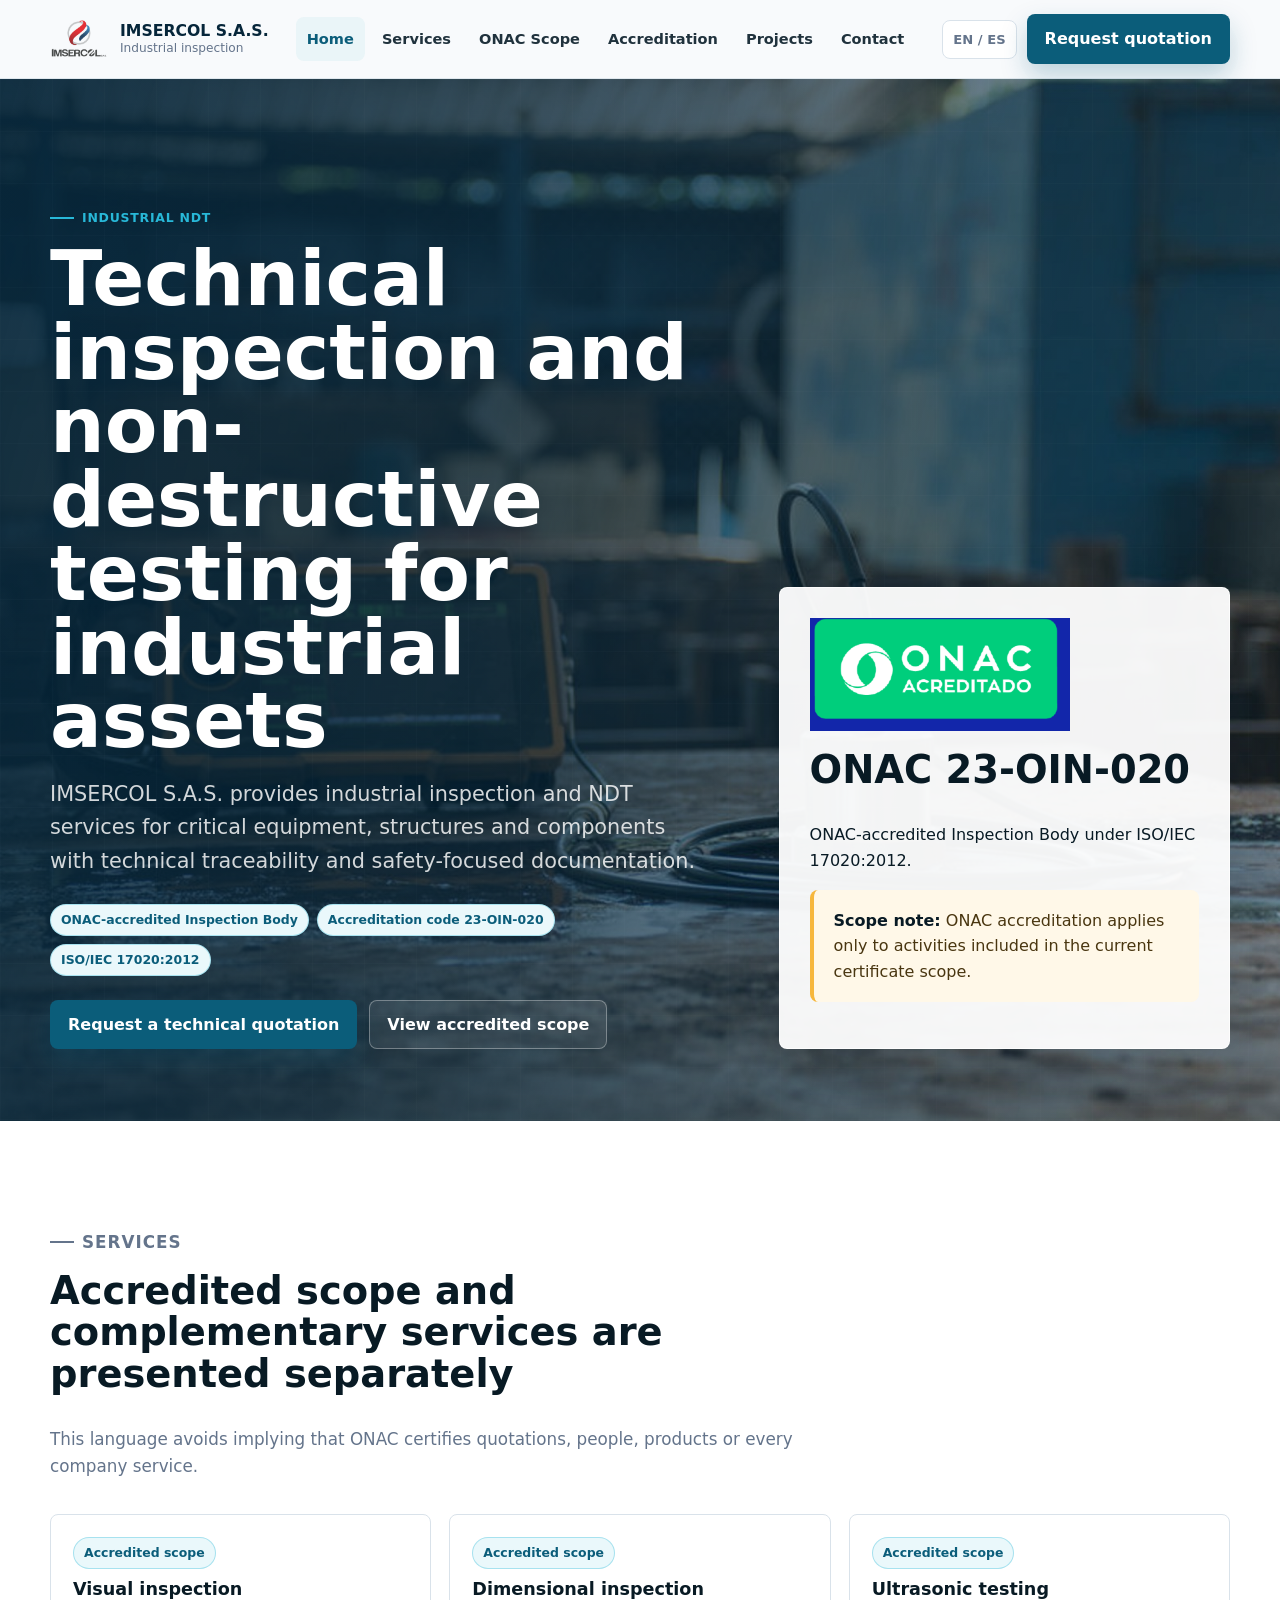
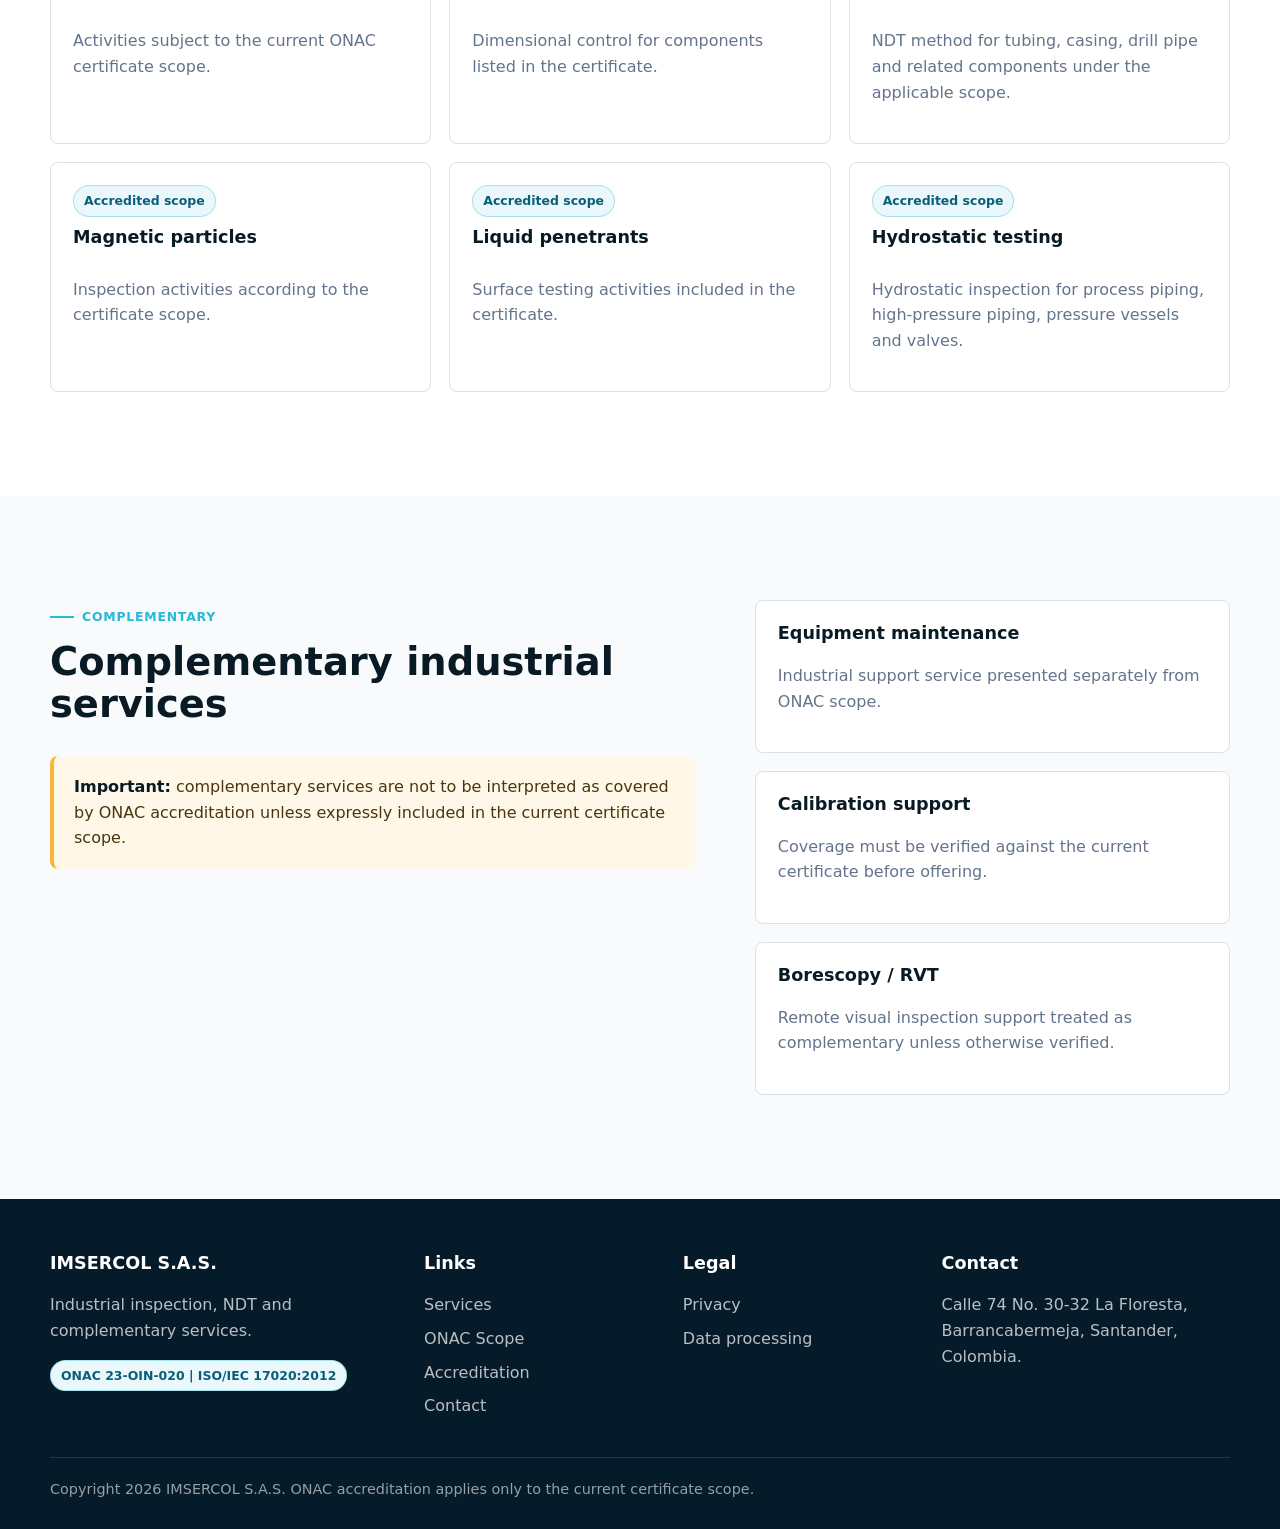
==== en/index.html @ d5dacf3a "Initial commit" ====
<!doctype html>
<html lang="en">
<head>
  <meta charset="utf-8">
  <meta name="viewport" content="width=device-width, initial-scale=1">
  <title>IMSERCOL S.A.S. | ONAC-accredited Inspection Body</title>
  <meta name="description" content="IMSERCOL S.A.S. provides industrial inspection and NDT services. ONAC-accredited Inspection Body, code 23-OIN-020, under ISO/IEC 17020:2012.">
  <link rel="canonical" href="index.html">
  <meta property="og:title" content="IMSERCOL S.A.S. | Industrial inspection and NDT">
  <meta property="og:description" content="ONAC-accredited Inspection Body, accreditation code 23-OIN-020.">
  <meta property="og:type" content="website">
  <meta property="og:image" content="../assets/img/039_en_NDT_Equipo_ultrasonido_sobre_placa_acero.jpg">
  <link rel="stylesheet" href="../css/styles.css">
</head>
<body>
  <header class="site-header"><div class="container nav-shell"><a class="brand" href="index.html" aria-label="IMSERCOL home"><img src="../assets/img/001_home_logo_IMSERCOLSAS_logo.jpg" alt="IMSERCOL S.A.S. logo"><span><strong>IMSERCOL S.A.S.</strong><span>Industrial inspection</span></span></a><nav class="nav-menu" data-nav-menu aria-label="Main navigation"><a href="index.html" aria-current="page">Home</a><a href="../servicios.html">Services</a><a href="../alcance-acreditado.html">ONAC Scope</a><a href="../acreditacion-onac.html">Accreditation</a><a href="../proyectos.html">Projects</a><a href="../contacto.html">Contact</a></nav><div class="nav-actions"><a class="lang-switch" href="../index.html">EN / ES</a><a class="btn btn-primary" href="../contacto.html">Request quotation</a><button class="nav-toggle" type="button" aria-label="Open menu" aria-expanded="false" data-nav-toggle><span></span></button></div></div></header>

  <main>
    <section class="hero" style="--hero-image: url('../assets/img/039_en_NDT_Equipo_ultrasonido_sobre_placa_acero.jpg')">
      <div class="container hero__grid">
        <div>
          <p class="eyebrow">Industrial NDT</p>
          <h1>Technical inspection and non-destructive testing for industrial assets</h1>
          <p class="lead">IMSERCOL S.A.S. provides industrial inspection and NDT services for critical equipment, structures and components with technical traceability and safety-focused documentation.</p>
          <div class="badge-list"><span class="badge">ONAC-accredited Inspection Body</span><span class="badge">Accreditation code 23-OIN-020</span><span class="badge">ISO/IEC 17020:2012</span></div>
          <div class="hero__actions"><a class="btn btn-primary" href="../contacto.html">Request a technical quotation</a><a class="btn btn-ghost" href="../alcance-acreditado.html">View accredited scope</a></div>
        </div>
        <aside class="hero-panel">
          <img class="onac-logo" src="../assets/onac/onac-acreditado-23-oin-020.png" alt="ONAC accredited mark 23-OIN-020">
          <h2>ONAC 23-OIN-020</h2>
          <p>ONAC-accredited Inspection Body under ISO/IEC 17020:2012.</p>
          <p class="compliance-note"><strong>Scope note:</strong> ONAC accreditation applies only to activities included in the current certificate scope.</p>
        </aside>
      </div>
    </section>

    <section class="section section--white">
      <div class="container">
        <div class="section-header"><p class="eyebrow">Services</p><h2>Accredited scope and complementary services are presented separately</h2><p>This language avoids implying that ONAC certifies quotations, people, products or every company service.</p></div>
        <div class="grid grid-3">
          <article class="service-card"><span class="badge">Accredited scope</span><h3>Visual inspection</h3><p>Activities subject to the current ONAC certificate scope.</p></article>
          <article class="service-card"><span class="badge">Accredited scope</span><h3>Dimensional inspection</h3><p>Dimensional control for components listed in the certificate.</p></article>
          <article class="service-card"><span class="badge">Accredited scope</span><h3>Ultrasonic testing</h3><p>NDT method for tubing, casing, drill pipe and related components under the applicable scope.</p></article>
          <article class="service-card"><span class="badge">Accredited scope</span><h3>Magnetic particles</h3><p>Inspection activities according to the certificate scope.</p></article>
          <article class="service-card"><span class="badge">Accredited scope</span><h3>Liquid penetrants</h3><p>Surface testing activities included in the certificate.</p></article>
          <article class="service-card"><span class="badge">Accredited scope</span><h3>Hydrostatic testing</h3><p>Hydrostatic inspection for process piping, high-pressure piping, pressure vessels and valves.</p></article>
        </div>
      </div>
    </section>

    <section class="section">
      <div class="container split">
        <div><p class="eyebrow">Complementary</p><h2>Complementary industrial services</h2><p class="compliance-note"><strong>Important:</strong> complementary services are not to be interpreted as covered by ONAC accreditation unless expressly included in the current certificate scope.</p></div>
        <div class="grid"><article class="card"><h3>Equipment maintenance</h3><p>Industrial support service presented separately from ONAC scope.</p></article><article class="card"><h3>Calibration support</h3><p>Coverage must be verified against the current certificate before offering.</p></article><article class="card"><h3>Borescopy / RVT</h3><p>Remote visual inspection support treated as complementary unless otherwise verified.</p></article></div>
      </div>
    </section>
  </main>

  <footer class="site-footer"><div class="container footer-grid"><div><h3>IMSERCOL S.A.S.</h3><p>Industrial inspection, NDT and complementary services.</p><span class="badge">ONAC 23-OIN-020 | ISO/IEC 17020:2012</span></div><div><h3>Links</h3><div class="footer-links"><a href="../servicios.html">Services</a><a href="../alcance-acreditado.html">ONAC Scope</a><a href="../acreditacion-onac.html">Accreditation</a><a href="../contacto.html">Contact</a></div></div><div><h3>Legal</h3><div class="footer-links"><a href="../legal/privacidad.html">Privacy</a><a href="../legal/tratamiento-datos.html">Data processing</a></div></div><div><h3>Contact</h3><p>Calle 74 No. 30-32 La Floresta, Barrancabermeja, Santander, Colombia.</p></div></div><div class="container footer-bottom">Copyright 2026 IMSERCOL S.A.S. ONAC accreditation applies only to the current certificate scope.</div></footer>
  <button class="back-top" type="button" aria-label="Back to top" data-back-top>^</button>
  <script src="../js/data.js"></script><script src="../js/main.js"></script>
</body>
</html>
---- css/styles.css ----
:root {
  --font-main: "Inter", system-ui, -apple-system, BlinkMacSystemFont, "Segoe UI", Arial, Helvetica, sans-serif;
  --color-primary: #06263a;
  --color-primary-2: #0b5d7a;
  --color-accent: #28b8d8;
  --color-warning: #f6b73c;
  --color-bg: #f8fafc;
  --color-text: #081a24;
  --color-muted: #64748b;
  --radius-sm: 8px;
  --radius-md: 14px;
  --radius-lg: 24px;
  --shadow-soft: 0 12px 35px rgba(6, 38, 58, .12);
  --ink: #081a24;
  --petrol: #06263a;
  --petrol-2: #0b5d7a;
  --cyan: #28b8d8;
  --steel: #1e2933;
  --muted: #64748b;
  --line: #d9e2ea;
  --paper: #f8fafc;
  --white: #ffffff;
  --warning: #f6b73c;
  --ok: #1fa97a;
  --shadow: 0 24px 70px rgba(8, 26, 36, .16);
  --radius: 8px;
  --max: 1180px;
  --header: 78px;
  --ease: cubic-bezier(.2, .8, .2, 1);
  color-scheme: light;
}

*,
*::before,
*::after {
  box-sizing: border-box;
  min-width: 0;
}

html {
  scroll-behavior: smooth;
}

body {
  margin: 0;
  font-family: var(--font-main);
  color: var(--ink);
  background: var(--paper);
  line-height: 1.6;
  overflow-x: hidden;
}

button,
input,
select,
textarea {
  font: inherit;
}

img {
  display: block;
  max-width: 100%;
}

a {
  color: inherit;
  text-decoration: none;
}

button {
  cursor: pointer;
}

:focus-visible {
  outline: 3px solid rgba(40, 184, 216, .65);
  outline-offset: 3px;
}

.container {
  width: calc(100% - 40px);
  max-width: var(--max);
  margin-inline: auto;
}

.site-header {
  position: sticky;
  top: 0;
  z-index: 40;
  background: rgba(248, 250, 252, .94);
  backdrop-filter: blur(14px);
  border-bottom: 1px solid rgba(217, 226, 234, .75);
  transition: box-shadow .25s var(--ease), background .25s var(--ease);
}

.topbar {
  background: #061b29;
  color: rgba(255, 255, 255, .78);
  font-size: .78rem;
  font-weight: 800;
  letter-spacing: .02em;
}

.topbar__inner {
  min-height: 34px;
  display: flex;
  align-items: center;
  justify-content: space-between;
  gap: 18px;
}

.topbar__meta {
  display: flex;
  flex-wrap: wrap;
  align-items: center;
  gap: 18px;
}

.topbar a {
  color: var(--white);
  text-decoration: underline;
  text-underline-offset: 4px;
}

.site-header.is-scrolled {
  box-shadow: 0 12px 34px rgba(8, 26, 36, .12);
}

.nav-shell {
  min-height: var(--header);
  display: grid;
  grid-template-columns: auto minmax(0, 1fr) auto;
  align-items: center;
  gap: 20px;
}

.brand {
  display: inline-flex;
  align-items: center;
  gap: 12px;
  min-width: 190px;
}

.brand img {
  width: 58px;
  height: 42px;
  object-fit: contain;
  mix-blend-mode: multiply;
}

.brand strong {
  display: block;
  font-size: .98rem;
  letter-spacing: 0;
  color: var(--petrol);
}

.brand span {
  display: block;
  color: var(--muted);
  font-size: .76rem;
  line-height: 1.2;
}

.nav-menu {
  display: flex;
  align-items: center;
  justify-self: center;
  gap: 6px;
}

.nav-menu a {
  color: #20323d;
  font-weight: 700;
  font-size: .91rem;
  padding: 10px 11px;
  border-radius: var(--radius);
}

.nav-menu a:hover,
.nav-menu a[aria-current="page"] {
  color: var(--petrol-2);
  background: #eaf5f8;
}

.mega-panel {
  position: absolute;
  left: 0;
  right: 0;
  top: 100%;
  z-index: 38;
  opacity: 0;
  visibility: hidden;
  transform: translateY(-8px);
  transition: opacity .22s var(--ease), transform .22s var(--ease), visibility .22s var(--ease);
}

.site-header.mega-open .mega-panel {
  opacity: 1;
  visibility: visible;
  transform: translateY(0);
}

.mega-panel__inner {
  display: grid;
  grid-template-columns: .84fr .9fr 1.32fr;
  gap: 28px;
  padding: 22px;
  border: 1px solid rgba(217, 226, 234, .9);
  border-top: 0;
  border-radius: 0 0 var(--radius) var(--radius);
  background: rgba(248, 250, 252, .98);
  box-shadow: 0 26px 70px rgba(8, 26, 36, .18);
  backdrop-filter: blur(18px);
}

.mega-panel__intro {
  padding: 22px;
  border-radius: var(--radius);
  color: var(--white);
  background:
    linear-gradient(130deg, rgba(6, 38, 58, .96), rgba(11, 93, 122, .88)),
    url("../assets/img/020_servicios-industriales_galeria_Tanques_y_tuberia.jpg") center / cover no-repeat;
}

.mega-panel__intro .eyebrow {
  color: var(--cyan);
}

.mega-panel__intro h3 {
  margin-bottom: 10px;
  font-size: 1.55rem;
}

.mega-panel__intro p {
  color: rgba(255, 255, 255, .78);
}

.mega-kpis {
  display: grid;
  grid-template-columns: 1fr 1fr;
  gap: 10px;
  margin: 18px 0;
}

.mega-kpis span {
  display: block;
  padding: 12px;
  border: 1px solid rgba(255, 255, 255, .18);
  border-radius: var(--radius);
  background: rgba(255, 255, 255, .08);
  color: rgba(255, 255, 255, .72);
  font-size: .76rem;
  font-weight: 800;
}

.mega-kpis strong {
  display: block;
  color: var(--white);
  font-size: .98rem;
}

.mega-panel__decision {
  padding: 18px;
  border: 1px solid var(--line);
  border-radius: var(--radius);
  background: var(--white);
}

.mega-panel__decision h4 {
  margin: 0 0 12px;
  color: var(--petrol);
  font-size: .82rem;
  text-transform: uppercase;
  letter-spacing: .08em;
}

.mega-panel__decision a {
  display: block;
  padding: 13px 0;
  border-bottom: 1px solid var(--line);
}

.mega-panel__decision a:last-child {
  border-bottom: 0;
}

.mega-panel__decision strong,
.mega-panel__decision span {
  display: block;
}

.mega-panel__decision strong {
  color: var(--steel);
  font-size: .98rem;
}

.mega-panel__decision span {
  color: var(--muted);
  font-size: .86rem;
  margin-top: 3px;
}

.mega-panel__cols {
  display: grid;
  grid-template-columns: repeat(3, minmax(0, 1fr));
  gap: 18px;
}

.mega-panel__cols h4,
.mobile-nav-group h4 {
  margin: 0 0 10px;
  color: var(--petrol);
  font-size: .8rem;
  text-transform: uppercase;
  letter-spacing: .08em;
}

.mega-panel__cols a {
  display: block;
  padding: 10px 0;
  border-bottom: 1px solid var(--line);
  color: var(--steel);
  font-weight: 750;
}

.mega-panel__cols a:hover {
  color: var(--petrol-2);
}

.mobile-nav-panel {
  display: none;
}

.mobile-nav-credential {
  display: grid;
  gap: 3px;
  padding: 14px;
  border: 1px solid rgba(40, 184, 216, .26);
  border-radius: var(--radius);
  background: #eaf8fb;
  color: var(--petrol);
}

.mobile-nav-credential strong {
  font-size: .95rem;
}

.mobile-nav-credential span {
  color: var(--muted);
  font-size: .84rem;
}

.nav-actions {
  display: flex;
  align-items: center;
  justify-self: end;
  gap: 10px;
}

.lang-switch {
  display: inline-flex;
  align-items: center;
  gap: 4px;
  font-weight: 800;
  color: var(--muted);
  font-size: .82rem;
  padding: 8px 10px;
  border: 1px solid var(--line);
  border-radius: var(--radius);
  background: var(--white);
}

.nav-toggle {
  display: none;
  width: 44px;
  height: 44px;
  border: 1px solid var(--line);
  border-radius: var(--radius);
  background: var(--white);
  align-items: center;
  justify-content: center;
  z-index: 61;
}

.nav-toggle span,
.nav-toggle span::before,
.nav-toggle span::after {
  content: "";
  display: block;
  width: 20px;
  height: 2px;
  background: var(--petrol);
  border-radius: 2px;
  position: relative;
}

.nav-toggle span::before {
  position: absolute;
  top: -7px;
}

.nav-toggle span::after {
  position: absolute;
  top: 7px;
}

.nav-toggle[aria-expanded="true"] span {
  background: transparent;
}

.nav-toggle[aria-expanded="true"] span::before {
  top: 0;
  transform: rotate(45deg);
}

.nav-toggle[aria-expanded="true"] span::after {
  top: 0;
  transform: rotate(-45deg);
}

.btn {
  display: inline-flex;
  align-items: center;
  justify-content: center;
  gap: 8px;
  min-height: 44px;
  padding: 11px 17px;
  border-radius: var(--radius);
  border: 1px solid transparent;
  font-weight: 800;
  transition: transform .2s var(--ease), box-shadow .2s var(--ease), background .2s var(--ease);
}

.btn:hover {
  transform: translateY(-1px);
}

.btn-primary {
  color: var(--white);
  background: var(--petrol-2);
  box-shadow: 0 12px 26px rgba(11, 93, 122, .25);
}

.btn-primary:hover {
  background: #084b63;
}

.btn-secondary {
  color: var(--petrol);
  background: var(--white);
  border-color: var(--line);
}

.btn-ghost {
  color: var(--white);
  border-color: rgba(255, 255, 255, .32);
  background: rgba(255, 255, 255, .08);
}

.hero {
  position: relative;
  overflow: hidden;
  color: var(--white);
  background: var(--petrol);
}

.hero::before {
  content: "";
  position: absolute;
  inset: 0;
  background:
    linear-gradient(105deg, rgba(6, 38, 58, .95), rgba(6, 38, 58, .74) 46%, rgba(6, 38, 58, .32)),
    var(--hero-image, none) center / cover no-repeat;
}

.hero::after {
  content: "";
  position: absolute;
  inset: 0;
  opacity: .2;
  background-image:
    linear-gradient(rgba(255,255,255,.08) 1px, transparent 1px),
    linear-gradient(90deg, rgba(255,255,255,.08) 1px, transparent 1px);
  background-size: 52px 52px;
  pointer-events: none;
}

.hero--plain::before {
  background:
    linear-gradient(105deg, rgba(6, 38, 58, .96), rgba(6, 38, 58, .78)),
    var(--hero-image, none) center / cover no-repeat;
}

.hero--corporate {
  overflow: visible;
  background:
    radial-gradient(circle at 78% 18%, rgba(40, 184, 216, .22), transparent 28%),
    linear-gradient(135deg, #061b29 0%, #06263a 48%, #081a24 100%);
}

.hero--corporate::before {
  background:
    linear-gradient(90deg, rgba(246, 183, 60, .18) 0 1px, transparent 1px 100%),
    linear-gradient(0deg, rgba(255, 255, 255, .05) 0 1px, transparent 1px 100%);
  background-size: 84px 84px;
  opacity: .5;
}

.hero--corporate::after {
  opacity: .16;
  background-image:
    linear-gradient(120deg, transparent 0 42%, rgba(40, 184, 216, .22) 42% 43%, transparent 43% 100%),
    linear-gradient(rgba(255,255,255,.08) 1px, transparent 1px);
  background-size: 360px 360px, 56px 56px;
}

.hero__grid {
  position: relative;
  z-index: 1;
  min-height: 690px;
  display: grid;
  grid-template-columns: minmax(0, 1.06fr) minmax(320px, .72fr);
  align-items: center;
  gap: clamp(28px, 5vw, 64px);
  padding: clamp(74px, 11vw, 122px) 0 clamp(44px, 8vw, 72px);
}

.hero--corporate .hero__grid {
  min-height: 720px;
  grid-template-columns: minmax(0, .95fr) minmax(360px, .86fr);
  padding-block: clamp(58px, 8vw, 92px);
}

.hero__grid > *,
.split > *,
.doc-grid > * {
  min-width: 0;
}

.hero--compact .hero__grid {
  min-height: 430px;
  grid-template-columns: 1fr .64fr;
  padding-block: clamp(58px, 8vw, 94px);
}

.eyebrow {
  display: inline-flex;
  align-items: center;
  gap: 8px;
  margin: 0 0 14px;
  color: var(--cyan);
  text-transform: uppercase;
  letter-spacing: .06em;
  font-size: .78rem;
  font-weight: 900;
}

.eyebrow::before {
  content: "";
  width: 24px;
  height: 2px;
  background: currentColor;
}

h1,
h2,
h3,
p {
  margin-top: 0;
  overflow-wrap: break-word;
}

h1 {
  max-width: 840px;
  margin-bottom: 20px;
  font-size: clamp(2.25rem, 6vw, 5rem);
  line-height: .96;
  letter-spacing: 0;
  text-wrap: balance;
}

h2 {
  font-size: clamp(1.75rem, 3vw, 2.8rem);
  line-height: 1.08;
  letter-spacing: 0;
}

h3 {
  font-size: 1.1rem;
  line-height: 1.25;
}

.lead {
  max-width: 720px;
  color: rgba(255, 255, 255, .82);
  font-size: clamp(1.05rem, 1.8vw, 1.3rem);
  margin-bottom: 26px;
}

.hero__actions {
  display: flex;
  flex-wrap: wrap;
  gap: 12px;
  margin-top: 24px;
}

.hero-panel,
.onac-panel {
  background: rgba(255, 255, 255, .95);
  color: var(--ink);
  border: 1px solid rgba(255, 255, 255, .8);
  border-radius: var(--radius);
  box-shadow: var(--shadow);
  padding: clamp(20px, 3vw, 30px);
  min-width: 0;
}

.hero-panel {
  align-self: end;
}

.hero-copy {
  max-width: 760px;
}

.hero-title {
  max-width: 760px;
  font-size: clamp(3rem, 5.4vw, 4.75rem);
  line-height: .94;
}

.hero-proof {
  display: grid;
  grid-template-columns: repeat(3, minmax(0, 1fr));
  gap: 10px;
  margin-top: 28px;
  max-width: 680px;
}

.proof-item {
  min-height: 86px;
  padding: 14px;
  border: 1px solid rgba(255, 255, 255, .16);
  border-radius: var(--radius);
  background: rgba(255, 255, 255, .07);
  overflow: hidden;
}

.proof-item strong {
  display: block;
  color: var(--white);
  font-size: 1rem;
}

.proof-item span {
  display: block;
  color: rgba(255, 255, 255, .66);
  font-size: .82rem;
  line-height: 1.35;
  margin-top: 4px;
}

.hero-media {
  position: relative;
  min-height: 540px;
  border-radius: var(--radius);
}

.hero-media__image {
  position: absolute;
  inset: 34px 0 0 44px;
  overflow: hidden;
  border-radius: var(--radius);
  border: 1px solid rgba(255, 255, 255, .18);
  box-shadow: 0 34px 90px rgba(0, 0, 0, .34);
}

.hero-media__image::after {
  content: "";
  position: absolute;
  inset: 0;
  background: linear-gradient(180deg, transparent 30%, rgba(6, 38, 58, .78));
}

.hero-media__image img {
  width: 100%;
  height: 100%;
  min-height: 500px;
  object-fit: cover;
}

.floating-card {
  position: absolute;
  z-index: 2;
  width: min(265px, 56%);
  padding: 16px;
  border-radius: var(--radius);
  border: 1px solid rgba(255, 255, 255, .22);
  background: rgba(248, 250, 252, .96);
  color: var(--ink);
  box-shadow: 0 22px 54px rgba(0, 0, 0, .24);
}

.floating-card--onac {
  top: 0;
  left: 0;
}

.floating-card--iso {
  right: 18px;
  bottom: 18px;
  width: min(250px, 52%);
}

.floating-card img {
  width: 190px;
  max-width: 100%;
  margin-bottom: 10px;
}

.floating-card strong {
  display: block;
  font-size: 1rem;
  line-height: 1.2;
}

.floating-card span {
  display: block;
  color: var(--muted);
  font-size: .84rem;
  margin-top: 4px;
}

.hero-credential-strip {
  position: absolute;
  left: 50%;
  bottom: 0;
  z-index: 3;
  width: calc(100% - 40px);
  max-width: var(--max);
  transform: translate(-50%, 50%);
  display: grid;
  grid-template-columns: repeat(4, minmax(0, 1fr));
  overflow: hidden;
  border: 1px solid rgba(217, 226, 234, .8);
  border-radius: var(--radius);
  background: var(--white);
  box-shadow: var(--shadow);
}

.credential {
  padding: 18px 20px;
  border-right: 1px solid var(--line);
}

.credential:last-child {
  border-right: 0;
}

.credential span {
  display: block;
  color: var(--muted);
  font-size: .78rem;
  font-weight: 800;
  text-transform: uppercase;
  letter-spacing: .05em;
}

.credential strong {
  display: block;
  color: var(--petrol);
  margin-top: 4px;
  font-size: 1rem;
}

.onac-logo {
  width: min(260px, 100%);
  height: auto;
  margin-bottom: 18px;
}

.badge-list {
  display: flex;
  flex-wrap: wrap;
  gap: 8px;
}

.badge {
  display: inline-flex;
  align-items: center;
  width: fit-content;
  min-height: 30px;
  padding: 5px 10px;
  border-radius: 999px;
  border: 1px solid rgba(40, 184, 216, .35);
  background: #eaf8fb;
  color: var(--petrol-2);
  font-size: .78rem;
  font-weight: 900;
  max-width: 100%;
  white-space: normal;
}

.badge-muted {
  border-color: var(--line);
  background: var(--paper);
  color: var(--steel);
}

.badge-warning {
  border-color: rgba(246, 183, 60, .35);
  background: #fff7e7;
  color: #805300;
}

.section {
  padding: clamp(64px, 9vw, 104px) 0;
}

.hero--corporate + .section {
  padding-top: clamp(96px, 11vw, 132px);
}

.section--white {
  background: var(--white);
}

.section-light {
  background: var(--white);
}

.section--dark {
  background: var(--petrol);
  color: var(--white);
}

.section-dark {
  background: var(--petrol);
  color: var(--white);
}

.section-header {
  max-width: 770px;
  margin-bottom: 34px;
}

.section-header p {
  color: var(--muted);
  font-size: 1.05rem;
}

.section--dark .section-header p,
.section--dark .card p {
  color: rgba(255, 255, 255, .72);
}

.grid {
  display: grid;
  gap: 18px;
}

.grid-2 {
  grid-template-columns: repeat(2, minmax(0, 1fr));
}

.grid-3 {
  grid-template-columns: repeat(3, minmax(0, 1fr));
}

.grid-4 {
  grid-template-columns: repeat(4, minmax(0, 1fr));
}

.card,
.service-card,
.document-card,
.onac-card {
  background: var(--white);
  border: 1px solid var(--line);
  border-radius: var(--radius);
  padding: 22px;
  min-height: 100%;
  transition: transform .22s var(--ease), box-shadow .22s var(--ease), border-color .22s var(--ease);
}

.section--dark .card {
  color: var(--white);
  background: rgba(255, 255, 255, .055);
  border-color: rgba(255, 255, 255, .14);
}

.card:hover,
.service-card:hover,
.document-card:hover,
.onac-card:hover,
.project-card:hover {
  transform: translateY(-3px);
  box-shadow: 0 18px 46px rgba(8, 26, 36, .12);
  border-color: rgba(40, 184, 216, .45);
}

.card p,
.service-card p,
.document-card p {
  color: var(--muted);
}

.decision-grid {
  display: grid;
  grid-template-columns: 1.08fr .92fr;
  gap: 18px;
  align-items: stretch;
}

.decision-card {
  position: relative;
  overflow: hidden;
  min-height: 330px;
  padding: 28px;
  border-radius: var(--radius);
  border: 1px solid var(--line);
  background: var(--white);
  box-shadow: var(--shadow-soft);
}

.decision-card--dark {
  color: var(--white);
  background:
    linear-gradient(120deg, rgba(6, 38, 58, .95), rgba(11, 93, 122, .84)),
    url("../assets/img/002_home_hero_servicio_Operario_con_equipo_de_ultrasonido_NDT.jpg") center / cover no-repeat;
}

.decision-card--dark p {
  color: rgba(255, 255, 255, .78);
}

.decision-actions {
  display: grid;
  gap: 10px;
  margin-top: 22px;
}

.decision-link {
  display: flex;
  justify-content: space-between;
  gap: 16px;
  padding: 14px 15px;
  border: 1px solid var(--line);
  border-radius: var(--radius);
  background: var(--paper);
  font-weight: 900;
}

.decision-link span {
  color: var(--muted);
  font-size: .86rem;
  font-weight: 700;
}

.mobile-action-bar {
  display: none;
}

.service-card {
  display: flex;
  flex-direction: column;
  gap: 10px;
}

.service-card .btn {
  margin-top: auto;
}

.split {
  display: grid;
  grid-template-columns: minmax(0, .95fr) minmax(320px, .7fr);
  gap: clamp(26px, 5vw, 60px);
  align-items: start;
}

.media-frame {
  border-radius: var(--radius);
  overflow: hidden;
  border: 1px solid var(--line);
  box-shadow: var(--shadow);
  background: var(--white);
}

.media-frame img {
  width: 100%;
  height: 100%;
  min-height: 300px;
  object-fit: cover;
}

.compliance-note {
  padding: 18px 20px;
  border-left: 4px solid var(--warning);
  border-radius: var(--radius);
  background: #fff8e8;
  color: #493610;
}

.compliance-note strong {
  color: var(--ink);
}

.table-responsive {
  overflow-x: auto;
  border: 1px solid var(--line);
  border-radius: var(--radius);
  background: var(--white);
}

table {
  width: 100%;
  border-collapse: collapse;
  min-width: 860px;
}

th,
td {
  padding: 16px;
  text-align: left;
  vertical-align: top;
  border-bottom: 1px solid var(--line);
}

th {
  background: #eaf5f8;
  color: var(--petrol);
  font-size: .83rem;
  text-transform: uppercase;
  letter-spacing: .05em;
}

tr:last-child td {
  border-bottom: 0;
}

.table-cards {
  display: none;
}

.cta-band {
  background:
    linear-gradient(90deg, rgba(6, 38, 58, .96), rgba(11, 93, 122, .88)),
    url("../assets/img/012_home_contacto_Complejo_industrial_al_atardecer.jpg") center / cover no-repeat;
  color: var(--white);
  padding: clamp(38px, 6vw, 64px);
  border-radius: var(--radius);
  display: flex;
  align-items: center;
  justify-content: space-between;
  gap: 24px;
}

.cta-band p {
  color: rgba(255, 255, 255, .78);
  margin-bottom: 0;
}

.filter-bar {
  display: flex;
  flex-wrap: wrap;
  gap: 8px;
  margin-bottom: 24px;
}

.filter-bar button {
  border: 1px solid var(--line);
  background: var(--white);
  color: var(--steel);
  border-radius: 999px;
  padding: 9px 13px;
  font-weight: 800;
}

.filter-bar button.is-active {
  background: var(--petrol-2);
  border-color: var(--petrol-2);
  color: var(--white);
}

.project-card {
  overflow: hidden;
  background: var(--white);
  border: 1px solid var(--line);
  border-radius: var(--radius);
  transition: transform .22s var(--ease), box-shadow .22s var(--ease);
}

.project-card img {
  width: 100%;
  height: 230px;
  object-fit: cover;
}

.project-card__body {
  padding: 20px;
}

.form-grid {
  display: grid;
  grid-template-columns: repeat(2, minmax(0, 1fr));
  gap: 16px;
}

.field {
  display: grid;
  gap: 7px;
}

.field--full {
  grid-column: 1 / -1;
}

label {
  font-weight: 800;
  color: var(--steel);
  font-size: .92rem;
}

input,
select,
textarea {
  width: 100%;
  min-height: 46px;
  border: 1px solid var(--line);
  border-radius: var(--radius);
  background: var(--white);
  color: var(--ink);
  padding: 11px 12px;
}

textarea {
  resize: vertical;
  min-height: 128px;
}

input.is-invalid,
select.is-invalid,
textarea.is-invalid {
  border-color: #c33434;
  box-shadow: 0 0 0 3px rgba(195, 52, 52, .1);
}

.check-field {
  display: flex;
  align-items: flex-start;
  gap: 10px;
  grid-column: 1 / -1;
}

.check-field input {
  width: 18px;
  min-height: 18px;
  margin-top: 5px;
}

.form-feedback {
  min-height: 24px;
  color: var(--petrol-2);
  font-weight: 800;
}

.doc-grid {
  display: grid;
  grid-template-columns: .68fr 1fr;
  gap: 24px;
  align-items: start;
}

.certificate-preview {
  background: var(--white);
  border: 1px solid var(--line);
  border-radius: var(--radius);
  padding: 12px;
  box-shadow: var(--shadow);
}

.certificate-pages {
  display: grid;
  grid-template-columns: repeat(3, minmax(0, 1fr));
  gap: 12px;
}

.certificate-pages img {
  border: 1px solid var(--line);
  border-radius: var(--radius);
  background: var(--white);
}

.site-footer {
  background: #061b29;
  color: var(--white);
  padding: 54px 0 28px;
}

.footer-grid {
  display: grid;
  grid-template-columns: 1.2fr .8fr .8fr 1fr;
  gap: 28px;
}

.site-footer p,
.site-footer a {
  color: rgba(255, 255, 255, .72);
}

.footer-links {
  display: grid;
  gap: 8px;
}

.footer-bottom {
  margin-top: 38px;
  padding-top: 20px;
  border-top: 1px solid rgba(255, 255, 255, .12);
  color: rgba(255, 255, 255, .58);
  font-size: .9rem;
}

.back-top {
  position: fixed;
  right: 18px;
  bottom: 18px;
  z-index: 30;
  width: 44px;
  height: 44px;
  border: 0;
  border-radius: var(--radius);
  background: var(--petrol-2);
  color: var(--white);
  opacity: 0;
  pointer-events: none;
  transform: translateY(8px);
  transition: opacity .2s var(--ease), transform .2s var(--ease);
}

.back-top.is-visible {
  opacity: 1;
  pointer-events: auto;
  transform: translateY(0);
}

.fade-up {
  animation: fadeUp .5s var(--ease) both;
}

.reveal {
  opacity: 0;
  transform: translateY(18px);
  transition: opacity .55s var(--ease), transform .55s var(--ease);
}

.reveal.is-visible {
  opacity: 1;
  transform: translateY(0);
}

@keyframes fadeUp {
  from {
    opacity: 0;
    transform: translateY(14px);
  }
  to {
    opacity: 1;
    transform: translateY(0);
  }
}

@media (max-width: 1040px) {
  .topbar {
    display: none;
  }

  html.nav-open,
  html.nav-open body {
    overflow: hidden;
  }

  html.nav-open body::before {
    content: "";
    position: fixed;
    inset: 0;
    z-index: 35;
    background: rgba(6, 27, 41, .54);
    backdrop-filter: blur(4px);
  }

  html.nav-open .mobile-action-bar {
    display: none;
  }

  .nav-shell {
    grid-template-columns: auto auto;
    justify-content: space-between;
  }

  .brand {
    min-width: auto;
    grid-column: 1;
    grid-row: 1;
  }

  .nav-actions {
    grid-column: 2;
    grid-row: 1;
    justify-self: end;
  }

  .nav-menu {
    grid-column: 1 / -1;
    grid-row: 2;
    position: fixed;
    top: 0;
    right: auto;
    bottom: 0;
    left: 10px;
    z-index: 60;
    width: min(420px, calc(100vw - 20px));
    height: 100svh;
    min-height: 100svh;
    display: grid;
    align-content: start;
    gap: 0;
    max-height: none;
    overflow-y: auto;
    padding: 82px 22px 28px;
    border-radius: 0 var(--radius) var(--radius) 0;
    background: var(--white) !important;
    border-right: 1px solid var(--line);
    box-shadow: 24px 0 70px rgba(8, 26, 36, .26);
    transform: translateX(-105%);
    opacity: 0;
    pointer-events: none;
    transition: transform .25s var(--ease), opacity .25s var(--ease);
  }

  .nav-menu.is-open {
    transform: translateX(0);
    opacity: 1;
    pointer-events: auto;
  }

  .nav-menu a {
    padding: 13px 10px;
    border-radius: var(--radius);
    border-bottom: 1px solid var(--line);
  }

  .nav-menu > .nav-link {
    font-size: 1rem;
    font-weight: 900;
  }

  .mega-panel {
    display: none;
  }

  .mobile-nav-panel {
    display: grid;
    gap: 14px;
    margin-top: 14px;
  }

  .mobile-nav-actions {
    display: grid;
    grid-template-columns: 1fr 1fr;
    gap: 10px;
  }

  .mobile-nav-actions .btn {
    width: 100%;
  }

  .mobile-nav-group {
    padding: 16px;
    border: 1px solid var(--line);
    border-radius: var(--radius);
    background: var(--paper);
  }

  .mobile-nav-group a {
    display: block;
    padding: 11px 0;
    border-bottom: 1px solid var(--line);
    color: var(--steel);
    font-weight: 800;
  }

  .mobile-nav-group a:last-child {
    border-bottom: 0;
  }

  .mobile-nav-note {
    padding: 12px 14px;
    border-left: 4px solid var(--cyan);
    border-radius: var(--radius);
    background: #eaf8fb;
    color: var(--petrol);
    font-size: .82rem;
    font-weight: 900;
  }

  .nav-toggle {
    display: inline-flex;
    position: fixed;
    top: 12px;
    right: auto;
    left: 86px;
    box-shadow: 0 10px 24px rgba(8, 26, 36, .12);
  }

  .nav-actions .btn-primary {
    display: none;
  }

  .hero__grid,
  .hero--compact .hero__grid,
  .hero--corporate .hero__grid,
  .split,
  .doc-grid {
    grid-template-columns: 1fr;
  }

  .hero--corporate .hero__grid {
    min-height: auto;
  }

  .hero-media {
    min-height: 470px;
    max-width: 680px;
  }

  .hero-panel {
    align-self: auto;
    max-width: 560px;
  }

  .grid-4 {
    grid-template-columns: repeat(2, minmax(0, 1fr));
  }
}

@media (max-width: 760px) {
  :root {
    --header: 68px;
  }

  .container {
    width: calc(100% - 28px);
    max-width: var(--max);
  }

  .site-header .container {
    width: calc(100vw - 28px);
    max-width: calc(100vw - 28px);
    margin-left: 14px;
    margin-right: 14px;
  }

  .hero .container {
    width: calc(100vw - 28px);
    max-width: calc(100vw - 28px);
    margin-left: 14px;
    margin-right: 14px;
  }

  .brand img {
    width: 50px;
    height: 36px;
  }

  .brand {
    min-width: auto;
  }

  .brand span {
    display: none;
  }

  .nav-shell {
    gap: 8px;
  }

  .nav-actions .lang-switch {
    display: none;
  }

  .mobile-nav-actions {
    grid-template-columns: 1fr;
  }

  .hero__grid,
  .hero--compact .hero__grid,
  .hero--corporate .hero__grid {
    min-height: auto;
    padding-block: 54px 42px;
  }

  .hero-title {
    max-width: 13ch;
    font-size: clamp(1.78rem, 8.4vw, 2.2rem);
    line-height: 1.08;
    overflow-wrap: anywhere;
    word-break: normal;
  }

  .hero-copy,
  .hero-copy .lead,
  .hero-copy .badge-list,
  .hero-copy .hero__actions,
  .hero-proof,
  .hero-media {
    width: 100%;
    max-width: calc(100vw - 28px);
  }

  .hero-copy .lead,
  .proof-item span {
    max-width: 32ch;
  }

  .hero-copy .badge-list {
    display: grid;
    justify-items: start;
  }

  .hero-copy .badge {
    width: auto;
    max-width: 100%;
  }

  .hero-proof {
    grid-template-columns: 1fr;
  }

  .hero-media {
    min-height: auto;
    display: grid;
    gap: 12px;
  }

  .hero-media__image,
  .floating-card,
  .floating-card--onac,
  .floating-card--iso {
    position: relative;
    inset: auto;
    width: 100%;
  }

  .hero-media__image img {
    min-height: 260px;
  }

  .hero-credential-strip {
    position: relative;
    left: auto;
    bottom: auto;
    width: calc(100% - 28px);
    max-width: var(--max);
    margin: -8px auto 0;
    transform: none;
    grid-template-columns: 1fr;
  }

  .credential {
    border-right: 0;
    border-bottom: 1px solid var(--line);
  }

  .credential:last-child {
    border-bottom: 0;
  }

  h1 {
    max-width: 100%;
    font-size: clamp(1.76rem, 8.4vw, 2.18rem);
    line-height: 1.02;
    overflow-wrap: anywhere;
  }

  .hero-panel p,
  .proof-item span,
  .proof-item strong,
  .compliance-note,
  .lead {
    overflow-wrap: anywhere;
  }

  .lead {
    font-size: 1rem;
  }

  .hero__actions,
  .cta-band {
    align-items: stretch;
    flex-direction: column;
  }

  .hero__actions .btn,
  .cta-band .btn {
    width: 100%;
  }

  .grid-2,
  .grid-3,
  .grid-4,
  .decision-grid,
  .form-grid,
  .footer-grid,
  .certificate-pages {
    grid-template-columns: 1fr;
  }

  .decision-card {
    min-height: auto;
    padding: 20px;
  }

  .mobile-action-bar {
    position: fixed;
    left: 10px;
    right: 10px;
    bottom: 10px;
    z-index: 45;
    display: grid;
    grid-template-columns: 1fr 1fr;
    gap: 8px;
    padding: 8px;
    border: 1px solid rgba(217, 226, 234, .9);
    border-radius: var(--radius);
    background: rgba(248, 250, 252, .96);
    box-shadow: 0 18px 44px rgba(8, 26, 36, .18);
    backdrop-filter: blur(14px);
  }

  .mobile-action-bar .btn {
    min-height: 42px;
    padding: 9px 8px;
    font-size: .76rem;
    white-space: nowrap;
  }

  .table-responsive {
    display: none;
  }

  .table-cards {
    display: grid;
    gap: 14px;
  }

  .table-card {
    background: var(--white);
    border: 1px solid var(--line);
    border-radius: var(--radius);
    padding: 18px;
  }

  .table-card dl {
    margin: 0;
  }

  .table-card dt {
    font-weight: 900;
    color: var(--petrol);
    margin-top: 12px;
  }

  .table-card dd {
    margin: 4px 0 0;
    color: var(--muted);
  }

  .project-card img {
    height: 210px;
  }
}

@media (max-width: 420px) {
  .mobile-action-bar {
    grid-template-columns: 1fr;
  }

  .mobile-action-bar .btn {
    width: 100%;
  }
}
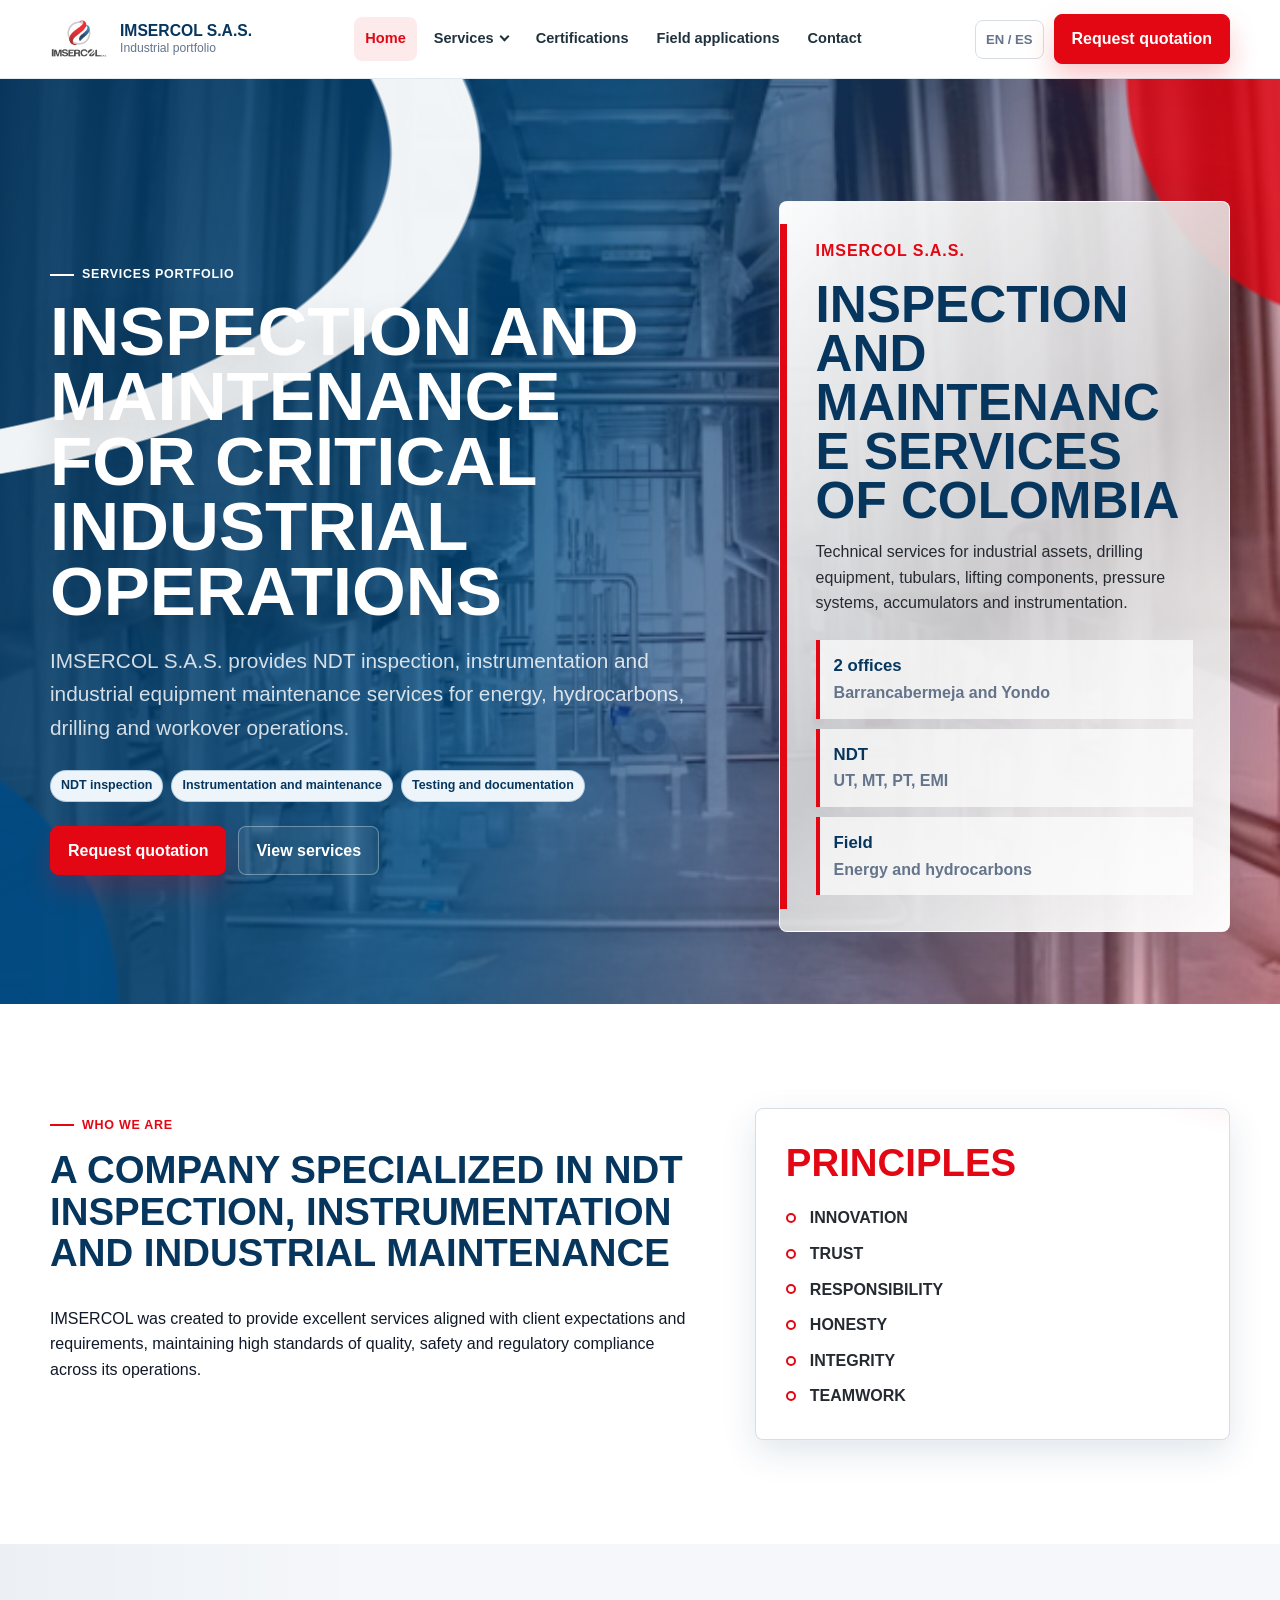
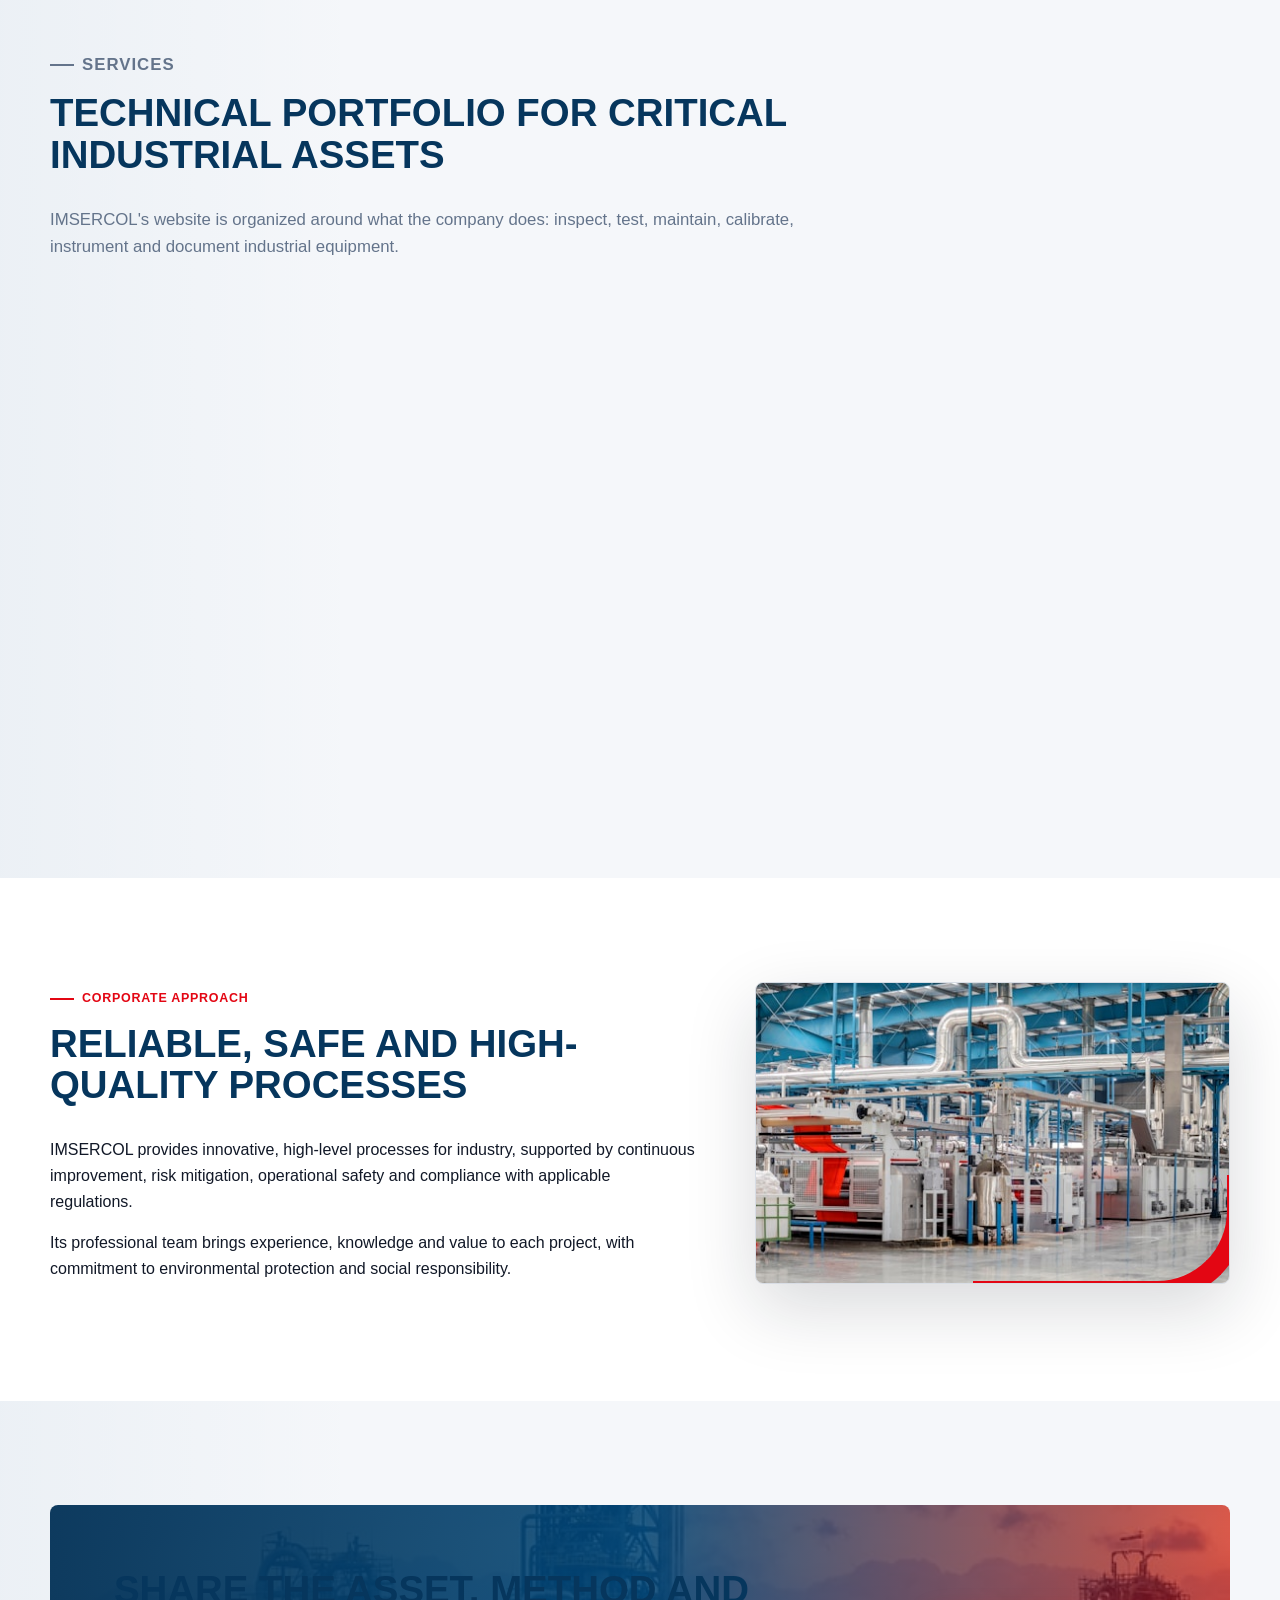
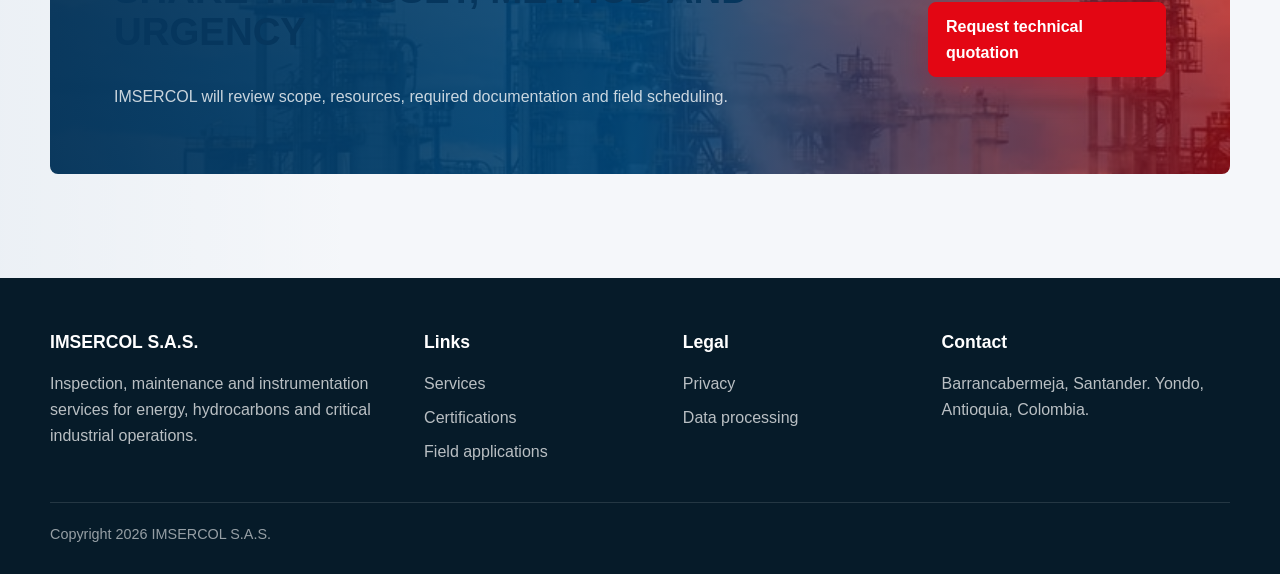
==== commit 84b6eabc: "Redesign site around service portfolio" ====
--- a/en/index.html
+++ b/en/index.html
@@ -3,60 +3,92 @@
 <head>
   <meta charset="utf-8">
   <meta name="viewport" content="width=device-width, initial-scale=1">
-  <title>IMSERCOL S.A.S. | ONAC-accredited Inspection Body</title>
-  <meta name="description" content="IMSERCOL S.A.S. provides industrial inspection and NDT services. ONAC-accredited Inspection Body, code 23-OIN-020, under ISO/IEC 17020:2012.">
+  <title>IMSERCOL S.A.S. | Industrial services portfolio</title>
+  <meta name="description" content="IMSERCOL S.A.S. industrial services portfolio: NDT inspection, maintenance, instrumentation, testing and technical support for energy, hydrocarbons and critical assets.">
   <link rel="canonical" href="index.html">
-  <meta property="og:title" content="IMSERCOL S.A.S. | Industrial inspection and NDT">
-  <meta property="og:description" content="ONAC-accredited Inspection Body, accreditation code 23-OIN-020.">
+  <meta property="og:title" content="IMSERCOL S.A.S. | Industrial services portfolio">
+  <meta property="og:description" content="Inspection, maintenance and instrumentation services for critical industrial assets.">
   <meta property="og:type" content="website">
-  <meta property="og:image" content="../assets/img/039_en_NDT_Equipo_ultrasonido_sobre_placa_acero.jpg">
+  <meta property="og:image" content="../assets/img/020_servicios-industriales_galeria_Tanques_y_tuberia_industrial.jpg">
   <link rel="stylesheet" href="../css/styles.css">
 </head>
 <body>
-  <header class="site-header"><div class="container nav-shell"><a class="brand" href="index.html" aria-label="IMSERCOL home"><img src="../assets/img/001_home_logo_IMSERCOLSAS_logo.jpg" alt="IMSERCOL S.A.S. logo"><span><strong>IMSERCOL S.A.S.</strong><span>Industrial inspection</span></span></a><nav class="nav-menu" data-nav-menu aria-label="Main navigation"><a href="index.html" aria-current="page">Home</a><a href="../servicios.html">Services</a><a href="../alcance-acreditado.html">ONAC Scope</a><a href="../acreditacion-onac.html">Accreditation</a><a href="../proyectos.html">Projects</a><a href="../contacto.html">Contact</a></nav><div class="nav-actions"><a class="lang-switch" href="../index.html">EN / ES</a><a class="btn btn-primary" href="../contacto.html">Request quotation</a><button class="nav-toggle" type="button" aria-label="Open menu" aria-expanded="false" data-nav-toggle><span></span></button></div></div></header>
+  <header class="site-header"><div class="container nav-shell"><a class="brand" href="index.html" aria-label="IMSERCOL home"><img src="../assets/img/001_home_logo_IMSERCOLSAS_logo.jpg" alt="IMSERCOL S.A.S. logo"><span><strong>IMSERCOL S.A.S.</strong><span>Industrial portfolio</span></span></a><nav class="nav-menu" data-nav-menu aria-label="Main navigation"><a href="index.html" aria-current="page">Home</a><a href="../servicios.html">Services</a><a href="../acreditacion-onac.html">Certifications</a><a href="../proyectos.html">Field applications</a><a href="../contacto.html">Contact</a></nav><div class="nav-actions"><a class="lang-switch" href="../index.html">EN / ES</a><a class="btn btn-primary" href="../contacto.html">Request quotation</a><button class="nav-toggle" type="button" aria-label="Open menu" aria-expanded="false" data-nav-toggle><span></span></button></div></div></header>
 
   <main>
-    <section class="hero" style="--hero-image: url('../assets/img/039_en_NDT_Equipo_ultrasonido_sobre_placa_acero.jpg')">
+    <section class="hero hero--portfolio" style="--hero-image: url('../assets/img/020_servicios-industriales_galeria_Tanques_y_tuberia_industrial.jpg')">
       <div class="container hero__grid">
-        <div>
-          <p class="eyebrow">Industrial NDT</p>
-          <h1>Technical inspection and non-destructive testing for industrial assets</h1>
-          <p class="lead">IMSERCOL S.A.S. provides industrial inspection and NDT services for critical equipment, structures and components with technical traceability and safety-focused documentation.</p>
-          <div class="badge-list"><span class="badge">ONAC-accredited Inspection Body</span><span class="badge">Accreditation code 23-OIN-020</span><span class="badge">ISO/IEC 17020:2012</span></div>
-          <div class="hero__actions"><a class="btn btn-primary" href="../contacto.html">Request a technical quotation</a><a class="btn btn-ghost" href="../alcance-acreditado.html">View accredited scope</a></div>
+        <div class="hero-copy">
+          <p class="eyebrow">Services portfolio</p>
+          <h1 class="hero-title">Inspection and maintenance for critical industrial operations</h1>
+          <p class="lead">IMSERCOL S.A.S. provides NDT inspection, instrumentation and industrial equipment maintenance services for energy, hydrocarbons, drilling and workover operations.</p>
+          <div class="badge-list"><span class="badge">NDT inspection</span><span class="badge">Instrumentation and maintenance</span><span class="badge">Testing and documentation</span></div>
+          <div class="hero__actions"><a class="btn btn-primary" href="../contacto.html">Request quotation</a><a class="btn btn-ghost" href="../servicios.html">View services</a></div>
         </div>
-        <aside class="hero-panel">
-          <img class="onac-logo" src="../assets/onac/onac-acreditado-23-oin-020.png" alt="ONAC accredited mark 23-OIN-020">
-          <h2>ONAC 23-OIN-020</h2>
-          <p>ONAC-accredited Inspection Body under ISO/IEC 17020:2012.</p>
-          <p class="compliance-note"><strong>Scope note:</strong> ONAC accreditation applies only to activities included in the current certificate scope.</p>
+        <aside class="portfolio-panel">
+          <span class="panel-kicker">IMSERCOL S.A.S.</span>
+          <h2>Inspection and Maintenance Services of Colombia</h2>
+          <p>Technical services for industrial assets, drilling equipment, tubulars, lifting components, pressure systems, accumulators and instrumentation.</p>
+          <div class="portfolio-stats">
+            <span><strong>2 offices</strong>Barrancabermeja and Yondo</span>
+            <span><strong>NDT</strong>UT, MT, PT, EMI</span>
+            <span><strong>Field</strong>Energy and hydrocarbons</span>
+          </div>
         </aside>
       </div>
     </section>
 
     <section class="section section--white">
-      <div class="container">
-        <div class="section-header"><p class="eyebrow">Services</p><h2>Accredited scope and complementary services are presented separately</h2><p>This language avoids implying that ONAC certifies quotations, people, products or every company service.</p></div>
-        <div class="grid grid-3">
-          <article class="service-card"><span class="badge">Accredited scope</span><h3>Visual inspection</h3><p>Activities subject to the current ONAC certificate scope.</p></article>
-          <article class="service-card"><span class="badge">Accredited scope</span><h3>Dimensional inspection</h3><p>Dimensional control for components listed in the certificate.</p></article>
-          <article class="service-card"><span class="badge">Accredited scope</span><h3>Ultrasonic testing</h3><p>NDT method for tubing, casing, drill pipe and related components under the applicable scope.</p></article>
-          <article class="service-card"><span class="badge">Accredited scope</span><h3>Magnetic particles</h3><p>Inspection activities according to the certificate scope.</p></article>
-          <article class="service-card"><span class="badge">Accredited scope</span><h3>Liquid penetrants</h3><p>Surface testing activities included in the certificate.</p></article>
-          <article class="service-card"><span class="badge">Accredited scope</span><h3>Hydrostatic testing</h3><p>Hydrostatic inspection for process piping, high-pressure piping, pressure vessels and valves.</p></article>
+      <div class="container split">
+        <div>
+          <p class="eyebrow">Who we are</p>
+          <h2>A company specialized in NDT inspection, instrumentation and industrial maintenance</h2>
+          <p>IMSERCOL was created to provide excellent services aligned with client expectations and requirements, maintaining high standards of quality, safety and regulatory compliance across its operations.</p>
+        </div>
+        <div class="principles-list" aria-label="IMSERCOL principles">
+          <h3>Principles</h3>
+          <span>Innovation</span>
+          <span>Trust</span>
+          <span>Responsibility</span>
+          <span>Honesty</span>
+          <span>Integrity</span>
+          <span>Teamwork</span>
         </div>
       </div>
     </section>
 
     <section class="section">
+      <div class="container">
+        <div class="section-header"><p class="eyebrow">Services</p><h2>Technical portfolio for critical industrial assets</h2><p>IMSERCOL's website is organized around what the company does: inspect, test, maintain, calibrate, instrument and document industrial equipment.</p></div>
+        <div class="portfolio-service-grid">
+          <article class="service-card service-card--featured"><span class="badge">Inspection</span><h3>Visual and dimensional inspection</h3><p>Drill pipe, tubing, casing, towers, substructures, accessories, BHA tools, king pin, sheaves, elevators and lifting equipment.</p></article>
+          <article class="service-card"><span class="badge">NDT</span><h3>Ultrasonic testing</h3><p>UT services for drill pipe, tubing, casing, pup joints, towers, substructures and accessories.</p></article>
+          <article class="service-card"><span class="badge">NDT</span><h3>MT, PT and EMI</h3><p>Magnetic particles, liquid penetrants and electromagnetic inspection for tubulars, lifting elements and industrial components.</p></article>
+          <article class="service-card"><span class="badge">Testing</span><h3>Hydrostatic testing</h3><p>Process piping, high-pressure piping, pressure vessels and valves.</p></article>
+          <article class="service-card"><span class="badge badge-warning">Maintenance</span><h3>Accumulators, valves and indicators</h3><p>Maintenance, repair, calibration and installation of pressure systems, alarms, pumps and relief valves.</p></article>
+          <article class="service-card"><span class="badge badge-warning">Instrumentation</span><h3>Drilling and workover support</h3><p>Instrumentation rig up, digital pressure systems, PLC alarms, borescopy, sandblasting and internal coating.</p></article>
+        </div>
+      </div>
+    </section>
+
+    <section class="section section--white">
       <div class="container split">
-        <div><p class="eyebrow">Complementary</p><h2>Complementary industrial services</h2><p class="compliance-note"><strong>Important:</strong> complementary services are not to be interpreted as covered by ONAC accreditation unless expressly included in the current certificate scope.</p></div>
-        <div class="grid"><article class="card"><h3>Equipment maintenance</h3><p>Industrial support service presented separately from ONAC scope.</p></article><article class="card"><h3>Calibration support</h3><p>Coverage must be verified against the current certificate before offering.</p></article><article class="card"><h3>Borescopy / RVT</h3><p>Remote visual inspection support treated as complementary unless otherwise verified.</p></article></div>
+        <div>
+          <p class="eyebrow">Corporate approach</p>
+          <h2>Reliable, safe and high-quality processes</h2>
+          <p>IMSERCOL provides innovative, high-level processes for industry, supported by continuous improvement, risk mitigation, operational safety and compliance with applicable regulations.</p>
+          <p>Its professional team brings experience, knowledge and value to each project, with commitment to environmental protection and social responsibility.</p>
+        </div>
+        <div class="media-frame media-frame--curve"><img src="../assets/img/014_servicios-industriales_header_Instalacion_industrial_textil_fabrica.jpg" alt="Industrial facility"></div>
       </div>
+    </section>
+
+    <section class="section">
+      <div class="container"><div class="cta-band"><div><h2>Share the asset, method and urgency</h2><p>IMSERCOL will review scope, resources, required documentation and field scheduling.</p></div><a class="btn btn-primary" href="../contacto.html">Request technical quotation</a></div></div>
     </section>
   </main>
 
-  <footer class="site-footer"><div class="container footer-grid"><div><h3>IMSERCOL S.A.S.</h3><p>Industrial inspection, NDT and complementary services.</p><span class="badge">ONAC 23-OIN-020 | ISO/IEC 17020:2012</span></div><div><h3>Links</h3><div class="footer-links"><a href="../servicios.html">Services</a><a href="../alcance-acreditado.html">ONAC Scope</a><a href="../acreditacion-onac.html">Accreditation</a><a href="../contacto.html">Contact</a></div></div><div><h3>Legal</h3><div class="footer-links"><a href="../legal/privacidad.html">Privacy</a><a href="../legal/tratamiento-datos.html">Data processing</a></div></div><div><h3>Contact</h3><p>Calle 74 No. 30-32 La Floresta, Barrancabermeja, Santander, Colombia.</p></div></div><div class="container footer-bottom">Copyright 2026 IMSERCOL S.A.S. ONAC accreditation applies only to the current certificate scope.</div></footer>
+  <footer class="site-footer"><div class="container footer-grid"><div><h3>IMSERCOL S.A.S.</h3><p>Inspection, maintenance and instrumentation services for energy, hydrocarbons and critical industrial operations.</p></div><div><h3>Links</h3><div class="footer-links"><a href="../servicios.html">Services</a><a href="../acreditacion-onac.html">Certifications</a><a href="../proyectos.html">Field applications</a></div></div><div><h3>Legal</h3><div class="footer-links"><a href="../legal/privacidad.html">Privacy</a><a href="../legal/tratamiento-datos.html">Data processing</a></div></div><div><h3>Contact</h3><p>Barrancabermeja, Santander. Yondo, Antioquia, Colombia.</p></div></div><div class="container footer-bottom">Copyright 2026 IMSERCOL S.A.S.</div></footer>
   <button class="back-top" type="button" aria-label="Back to top" data-back-top>^</button>
   <script src="../js/data.js"></script><script src="../js/main.js"></script>
 </body>
--- a/css/styles.css
+++ b/css/styles.css
@@ -1,28 +1,34 @@
 :root {
-  --font-main: "Inter", system-ui, -apple-system, BlinkMacSystemFont, "Segoe UI", Arial, Helvetica, sans-serif;
-  --color-primary: #06263a;
-  --color-primary-2: #0b5d7a;
-  --color-accent: #28b8d8;
+  --font-main: Arial, Helvetica, sans-serif;
+  --font-display: Impact, "Arial Black", "Arial Narrow", Arial, Helvetica, sans-serif;
+  --color-primary: #073b63;
+  --color-primary-2: #005b94;
+  --color-accent: #e30613;
   --color-warning: #f6b73c;
-  --color-bg: #f8fafc;
-  --color-text: #081a24;
+  --color-bg: #f5f7fa;
+  --color-text: #111827;
   --color-muted: #64748b;
   --radius-sm: 8px;
   --radius-md: 14px;
   --radius-lg: 24px;
-  --shadow-soft: 0 12px 35px rgba(6, 38, 58, .12);
-  --ink: #081a24;
-  --petrol: #06263a;
-  --petrol-2: #0b5d7a;
-  --cyan: #28b8d8;
-  --steel: #1e2933;
+  --shadow-soft: 0 12px 35px rgba(7, 59, 99, .12);
+  --ink: #111827;
+  --petrol: #073b63;
+  --petrol-2: #005b94;
+  --cyan: #e30613;
+  --red: #e30613;
+  --red-dark: #a90016;
+  --blue: #004b83;
+  --blue-dark: #06365d;
+  --metal: #d8d8d8;
+  --steel: #252a31;
   --muted: #64748b;
-  --line: #d9e2ea;
-  --paper: #f8fafc;
+  --line: #d8dde5;
+  --paper: #f5f7fa;
   --white: #ffffff;
   --warning: #f6b73c;
   --ok: #1fa97a;
-  --shadow: 0 24px 70px rgba(8, 26, 36, .16);
+  --shadow: 0 24px 70px rgba(17, 24, 39, .16);
   --radius: 8px;
   --max: 1180px;
   --header: 78px;
@@ -182,6 +188,28 @@
   background: #eaf5f8;
 }
 
+.nav-menu a.nav-link--mega {
+  display: inline-flex;
+  align-items: center;
+  gap: 7px;
+}
+
+.nav-menu a.nav-link--mega::after {
+  content: "";
+  width: 7px;
+  height: 7px;
+  margin-top: -4px;
+  border-right: 2px solid currentColor;
+  border-bottom: 2px solid currentColor;
+  transform: rotate(45deg);
+  transition: transform .2s var(--ease), margin .2s var(--ease);
+}
+
+.site-header.mega-open .nav-menu a.nav-link--mega[aria-expanded="true"]::after {
+  margin-top: 3px;
+  transform: rotate(225deg);
+}
+
 .mega-panel {
   position: absolute;
   left: 0;
@@ -190,6 +218,7 @@
   z-index: 38;
   opacity: 0;
   visibility: hidden;
+  pointer-events: none;
   transform: translateY(-8px);
   transition: opacity .22s var(--ease), transform .22s var(--ease), visibility .22s var(--ease);
 }
@@ -197,6 +226,7 @@
 .site-header.mega-open .mega-panel {
   opacity: 1;
   visibility: visible;
+  pointer-events: auto;
   transform: translateY(0);
 }
 
@@ -205,6 +235,8 @@
   grid-template-columns: .84fr .9fr 1.32fr;
   gap: 28px;
   padding: 22px;
+  max-height: calc(100vh - 118px);
+  overflow-y: auto;
   border: 1px solid rgba(217, 226, 234, .9);
   border-top: 0;
   border-radius: 0 0 var(--radius) var(--radius);
@@ -213,13 +245,21 @@
   backdrop-filter: blur(18px);
 }
 
+.mega-panel__inner--portfolio {
+  grid-template-columns: minmax(250px, .78fr) minmax(430px, 1.35fr) minmax(260px, .82fr);
+  gap: 18px;
+  padding: 18px;
+  background:
+    linear-gradient(180deg, rgba(255, 255, 255, .98), rgba(245, 247, 250, .98));
+}
+
 .mega-panel__intro {
   padding: 22px;
   border-radius: var(--radius);
   color: var(--white);
   background:
     linear-gradient(130deg, rgba(6, 38, 58, .96), rgba(11, 93, 122, .88)),
-    url("../assets/img/020_servicios-industriales_galeria_Tanques_y_tuberia.jpg") center / cover no-repeat;
+    url("../assets/img/020_servicios-industriales_galeria_Tanques_y_tuberia_industrial.jpg") center / cover no-repeat;
 }
 
 .mega-panel__intro .eyebrow {
@@ -233,6 +273,13 @@
 
 .mega-panel__intro p {
   color: rgba(255, 255, 255, .78);
+}
+
+.mega-panel__actions {
+  display: flex;
+  flex-wrap: wrap;
+  gap: 10px;
+  margin-top: 18px;
 }
 
 .mega-kpis {
@@ -264,6 +311,103 @@
   border: 1px solid var(--line);
   border-radius: var(--radius);
   background: var(--white);
+}
+
+.mega-panel__services,
+.mega-panel__support {
+  min-width: 0;
+}
+
+.mega-panel__services {
+  padding: 18px;
+  border: 1px solid var(--line);
+  border-radius: var(--radius);
+  background: var(--white);
+}
+
+.mega-panel__services h4,
+.mega-quote-note h4 {
+  margin: 0 0 12px;
+  color: var(--blue-dark);
+  font-size: .78rem;
+  font-weight: 900;
+  text-transform: uppercase;
+  letter-spacing: .08em;
+}
+
+.mega-service-grid {
+  display: grid;
+  grid-template-columns: repeat(2, minmax(0, 1fr));
+  gap: 10px;
+}
+
+.mega-service-grid a {
+  display: block;
+  min-height: 112px;
+  padding: 14px;
+  border: 1px solid var(--line);
+  border-radius: var(--radius);
+  background: var(--paper);
+  transition: border-color .18s var(--ease), background .18s var(--ease), transform .18s var(--ease);
+}
+
+.mega-service-grid a:hover,
+.mega-service-grid a:focus-visible {
+  border-color: rgba(227, 6, 19, .36);
+  background: #fff;
+  transform: translateY(-1px);
+}
+
+.mega-service-grid strong {
+  display: block;
+  color: var(--blue-dark);
+  font-size: .96rem;
+  line-height: 1.18;
+}
+
+.mega-service-grid span {
+  display: block;
+  margin-top: 6px;
+  color: var(--muted);
+  font-size: .82rem;
+  line-height: 1.35;
+}
+
+.mega-panel__support {
+  display: grid;
+  gap: 12px;
+}
+
+.mega-quote-note {
+  padding: 16px;
+  border: 1px solid rgba(227, 6, 19, .18);
+  border-radius: var(--radius);
+  background: #fff7f7;
+}
+
+.mega-quote-note span {
+  position: relative;
+  display: block;
+  padding: 9px 0 9px 18px;
+  border-bottom: 1px solid rgba(227, 6, 19, .12);
+  color: var(--steel);
+  font-size: .86rem;
+  font-weight: 800;
+}
+
+.mega-quote-note span:last-child {
+  border-bottom: 0;
+}
+
+.mega-quote-note span::before {
+  content: "";
+  position: absolute;
+  left: 0;
+  top: 1.05em;
+  width: 7px;
+  height: 7px;
+  border-radius: 50%;
+  background: var(--red);
 }
 
 .mega-panel__decision h4 {
@@ -328,6 +472,10 @@
 }
 
 .mobile-nav-panel {
+  display: none;
+}
+
+.mobile-nav-close {
   display: none;
 }
 
@@ -408,14 +556,22 @@
   background: transparent;
 }
 
+.nav-toggle[aria-expanded="true"] {
+  color: var(--white);
+  background: var(--petrol);
+  border-color: var(--petrol);
+}
+
 .nav-toggle[aria-expanded="true"] span::before {
   top: 0;
   transform: rotate(45deg);
+  background: currentColor;
 }
 
 .nav-toggle[aria-expanded="true"] span::after {
   top: 0;
   transform: rotate(-45deg);
+  background: currentColor;
 }
 
 .btn {
@@ -605,7 +761,8 @@
 }
 
 .hero-panel,
-.onac-panel {
+.onac-panel,
+.info-panel {
   background: rgba(255, 255, 255, .95);
   color: var(--ink);
   border: 1px solid rgba(255, 255, 255, .8);
@@ -701,7 +858,7 @@
   box-shadow: 0 22px 54px rgba(0, 0, 0, .24);
 }
 
-.floating-card--onac {
+.floating-card--ndt {
   top: 0;
   left: 0;
 }
@@ -905,6 +1062,13 @@
   color: var(--muted);
 }
 
+.card > img {
+  width: 100%;
+  height: 132px;
+  object-fit: contain;
+  margin-bottom: 16px;
+}
+
 .decision-grid {
   display: grid;
   grid-template-columns: 1.08fr .92fr;
@@ -1308,6 +1472,10 @@
     grid-column: 2;
     grid-row: 1;
     justify-self: end;
+  }
+
+  .nav-actions .lang-switch {
+    margin-right: 56px;
   }
 
   .nav-menu {
@@ -1345,9 +1513,16 @@
   }
 
   .nav-menu a {
+    display: flex;
+    align-items: center;
+    justify-content: space-between;
     padding: 13px 10px;
     border-radius: var(--radius);
     border-bottom: 1px solid var(--line);
+  }
+
+  .nav-menu a.nav-link--mega::after {
+    display: none;
   }
 
   .nav-menu > .nav-link {
@@ -1363,6 +1538,41 @@
     display: grid;
     gap: 14px;
     margin-top: 14px;
+  }
+
+  .mobile-nav-close {
+    position: absolute;
+    top: 16px;
+    right: 30px;
+    z-index: 2;
+    width: 44px;
+    height: 44px;
+    display: inline-flex;
+    align-items: center;
+    justify-content: center;
+    border: 1px solid var(--petrol);
+    border-radius: var(--radius);
+    background: var(--petrol);
+    color: var(--white);
+    box-shadow: 0 12px 24px rgba(8, 26, 36, .16);
+  }
+
+  .mobile-nav-close span,
+  .mobile-nav-close span::before {
+    content: "";
+    display: block;
+    width: 19px;
+    height: 2px;
+    border-radius: 2px;
+    background: currentColor;
+  }
+
+  .mobile-nav-close span {
+    transform: rotate(45deg);
+  }
+
+  .mobile-nav-close span::before {
+    transform: rotate(90deg);
   }
 
   .mobile-nav-actions {
@@ -1408,9 +1618,19 @@
     display: inline-flex;
     position: fixed;
     top: 12px;
-    right: auto;
-    left: 86px;
+    right: 20px;
+    left: auto;
+    z-index: 70;
+    color: var(--white);
+    background: var(--petrol);
+    border-color: var(--petrol);
     box-shadow: 0 10px 24px rgba(8, 26, 36, .12);
+  }
+
+  .nav-toggle span,
+  .nav-toggle span::before,
+  .nav-toggle span::after {
+    background: currentColor;
   }
 
   .nav-actions .btn-primary {
@@ -1545,7 +1765,7 @@
 
   .hero-media__image,
   .floating-card,
-  .floating-card--onac,
+  .floating-card--ndt,
   .floating-card--iso {
     position: relative;
     inset: auto;
@@ -1636,6 +1856,16 @@
     background: rgba(248, 250, 252, .96);
     box-shadow: 0 18px 44px rgba(8, 26, 36, .18);
     backdrop-filter: blur(14px);
+    opacity: 0;
+    pointer-events: none;
+    transform: translateY(18px);
+    transition: opacity .22s var(--ease), transform .22s var(--ease);
+  }
+
+  .mobile-action-bar.is-visible {
+    opacity: 1;
+    pointer-events: auto;
+    transform: translateY(0);
   }
 
   .mobile-action-bar .btn {
@@ -1690,3 +1920,349 @@
     width: 100%;
   }
 }
+
+/* IMSERCOL portfolio refresh */
+body {
+  background:
+    linear-gradient(90deg, rgba(0, 75, 131, .04), transparent 28%),
+    var(--paper);
+}
+
+.site-header {
+  background: rgba(255, 255, 255, .96);
+}
+
+.brand strong,
+.credential strong,
+.mega-panel__cols h4,
+.mobile-nav-group h4 {
+  color: var(--blue-dark);
+}
+
+.nav-menu a:hover,
+.nav-menu a[aria-current="page"] {
+  color: var(--red);
+  background: rgba(227, 6, 19, .08);
+}
+
+.btn-primary {
+  background: var(--red);
+  border-color: var(--red);
+  box-shadow: 0 14px 28px rgba(227, 6, 19, .22);
+}
+
+.btn-primary:hover {
+  background: var(--red-dark);
+}
+
+.btn-secondary {
+  color: var(--blue-dark);
+}
+
+.hero--portfolio {
+  color: var(--white);
+  background: var(--blue-dark);
+}
+
+.hero--portfolio::before {
+  background:
+    linear-gradient(104deg, rgba(6, 54, 93, .96), rgba(0, 75, 131, .78) 42%, rgba(227, 6, 19, .3)),
+    var(--hero-image, none) center / cover no-repeat;
+}
+
+.hero--portfolio::after {
+  opacity: 1;
+  background:
+    radial-gradient(140% 90% at -20% 8%, transparent 0 36%, rgba(255, 255, 255, .94) 36.2% 41%, transparent 41.2%),
+    radial-gradient(90% 120% at 108% 0%, rgba(227, 6, 19, .82) 0 22%, transparent 22.4%),
+    radial-gradient(92% 120% at -14% 100%, rgba(0, 75, 131, .9) 0 25%, transparent 25.5%);
+  pointer-events: none;
+}
+
+h1,
+h2,
+.hero-title,
+.portfolio-panel h2,
+.principles-list h3 {
+  font-family: var(--font-display);
+  font-weight: 900;
+  text-transform: uppercase;
+  letter-spacing: 0;
+}
+
+h1,
+.hero-title {
+  text-shadow: 0 18px 38px rgba(0, 0, 0, .22);
+}
+
+h2 {
+  color: var(--blue-dark);
+}
+
+.section--dark h2,
+.hero h2,
+.site-footer h3 {
+  color: var(--white);
+}
+
+.eyebrow {
+  color: var(--red);
+}
+
+.section--dark .eyebrow,
+.hero .eyebrow,
+.mega-panel__intro .eyebrow {
+  color: var(--white);
+}
+
+.badge {
+  color: var(--blue-dark);
+  border-color: rgba(0, 75, 131, .24);
+  background: #edf5fb;
+}
+
+.badge-warning {
+  color: #7a4c00;
+  border-color: rgba(246, 183, 60, .36);
+  background: #fff5dc;
+}
+
+.portfolio-panel {
+  position: relative;
+  z-index: 1;
+  padding: clamp(24px, 4vw, 36px);
+  color: var(--ink);
+  background:
+    linear-gradient(135deg, rgba(255, 255, 255, .98), rgba(216, 216, 216, .88) 52%, rgba(255, 255, 255, .98));
+  border: 1px solid rgba(255, 255, 255, .78);
+  border-radius: var(--radius);
+  box-shadow: var(--shadow);
+}
+
+.portfolio-panel::before {
+  content: "";
+  position: absolute;
+  left: 0;
+  top: 22px;
+  bottom: 22px;
+  width: 7px;
+  background: var(--red);
+}
+
+.panel-kicker {
+  display: inline-flex;
+  margin-bottom: 16px;
+  color: var(--red);
+  font-weight: 900;
+  text-transform: uppercase;
+  letter-spacing: .06em;
+}
+
+.portfolio-panel h2 {
+  margin-bottom: 14px;
+  font-size: clamp(2rem, 4vw, 3.35rem);
+  line-height: .96;
+  color: var(--blue-dark);
+}
+
+.portfolio-panel p {
+  color: var(--steel);
+}
+
+.portfolio-stats {
+  display: grid;
+  gap: 10px;
+  margin-top: 24px;
+}
+
+.portfolio-stats span {
+  display: block;
+  padding: 13px 14px;
+  border-left: 4px solid var(--red);
+  background: rgba(255, 255, 255, .7);
+  color: var(--muted);
+  font-weight: 800;
+}
+
+.portfolio-stats strong {
+  display: block;
+  color: var(--blue-dark);
+  font-size: 1.05rem;
+}
+
+.principles-list {
+  display: grid;
+  gap: 10px;
+  padding: clamp(22px, 3vw, 30px);
+  border-radius: var(--radius);
+  color: var(--ink);
+  background:
+    radial-gradient(120% 90% at 110% -20%, rgba(227, 6, 19, .13), transparent 32%),
+    var(--white);
+  border: 1px solid var(--line);
+  box-shadow: var(--shadow-soft);
+}
+
+.principles-list h3 {
+  margin-bottom: 8px;
+  color: var(--red);
+  font-size: clamp(1.8rem, 3vw, 2.6rem);
+}
+
+.principles-list span {
+  position: relative;
+  display: block;
+  padding-left: 24px;
+  color: var(--steel);
+  font-weight: 900;
+  text-transform: uppercase;
+}
+
+.principles-list span::before {
+  content: "";
+  position: absolute;
+  left: 0;
+  top: .48em;
+  width: 10px;
+  height: 10px;
+  border: 2px solid var(--red);
+  border-radius: 50%;
+}
+
+.portfolio-service-grid {
+  display: grid;
+  grid-template-columns: 1.15fr repeat(2, minmax(0, 1fr));
+  gap: 18px;
+}
+
+.service-card--featured {
+  background:
+    linear-gradient(160deg, rgba(255, 255, 255, .96), rgba(237, 245, 251, .96)),
+    url("../assets/img/015_servicios-industriales_header_Instalacion_industrial_con_carbon.jpg") center / cover no-repeat;
+}
+
+.service-card h3,
+.card h3,
+.document-card h3,
+.project-card h3 {
+  color: var(--blue-dark);
+}
+
+.card,
+.service-card,
+.document-card,
+.project-card,
+.info-panel,
+.hero-panel,
+.onac-panel {
+  border-radius: var(--radius);
+}
+
+.section--dark {
+  background:
+    radial-gradient(90% 80% at 100% 0%, rgba(227, 6, 19, .22), transparent 36%),
+    linear-gradient(135deg, var(--blue-dark), #031f36);
+}
+
+.media-frame--curve {
+  position: relative;
+}
+
+.media-frame--curve::after {
+  content: "";
+  position: absolute;
+  inset: auto -18px -18px auto;
+  width: 58%;
+  height: 42%;
+  border-right: 20px solid var(--red);
+  border-bottom: 20px solid var(--red);
+  border-radius: 0 0 90px 0;
+  pointer-events: none;
+}
+
+.certificate-strip {
+  display: grid;
+  grid-template-columns: repeat(4, minmax(70px, 1fr));
+  gap: 14px;
+  align-items: center;
+  padding: 22px;
+  border: 1px solid var(--line);
+  border-radius: var(--radius);
+  background: var(--white);
+  box-shadow: var(--shadow-soft);
+}
+
+.certificate-strip img {
+  width: 100%;
+  height: 88px;
+  object-fit: contain;
+}
+
+.certificate-strip .btn {
+  grid-column: 1 / -1;
+}
+
+.quote-card {
+  border-top: 6px solid var(--red);
+}
+
+.contact-panel {
+  background:
+    linear-gradient(145deg, rgba(255, 255, 255, .96), rgba(237, 245, 251, .92)),
+    url("../assets/img/010_home_contacto_Planta_industrial_rio_rhine.jpg") center / cover no-repeat;
+}
+
+.mega-panel__intro {
+  background:
+    linear-gradient(130deg, rgba(6, 54, 93, .96), rgba(0, 75, 131, .86)),
+    url("../assets/img/020_servicios-industriales_galeria_Tanques_y_tuberia_industrial.jpg") center / cover no-repeat;
+}
+
+.filter-bar button.is-active,
+.back-top {
+  background: var(--red);
+  border-color: var(--red);
+}
+
+.cta-band {
+  background:
+    linear-gradient(92deg, rgba(6, 54, 93, .96), rgba(0, 75, 131, .84), rgba(227, 6, 19, .52)),
+    url("../assets/img/012_home_contacto_Complejo_industrial_al_atardecer.jpg") center / cover no-repeat;
+}
+
+@media (max-width: 1040px) {
+  .portfolio-service-grid {
+    grid-template-columns: repeat(2, minmax(0, 1fr));
+  }
+
+  .portfolio-panel {
+    max-width: 620px;
+  }
+}
+
+@media (max-width: 760px) {
+  .hero--portfolio::after {
+    background:
+      radial-gradient(160% 70% at -60% 2%, transparent 0 34%, rgba(255, 255, 255, .92) 34.2% 39%, transparent 39.2%),
+      radial-gradient(120% 84% at 124% -8%, rgba(227, 6, 19, .72) 0 20%, transparent 20.5%);
+  }
+
+  .portfolio-service-grid,
+  .certificate-strip {
+    grid-template-columns: 1fr;
+  }
+
+  .portfolio-panel h2,
+  .principles-list h3 {
+    font-size: clamp(1.7rem, 9vw, 2.35rem);
+  }
+
+  .portfolio-panel,
+  .principles-list {
+    padding: 20px;
+  }
+
+  .media-frame--curve::after {
+    display: none;
+  }
+}
